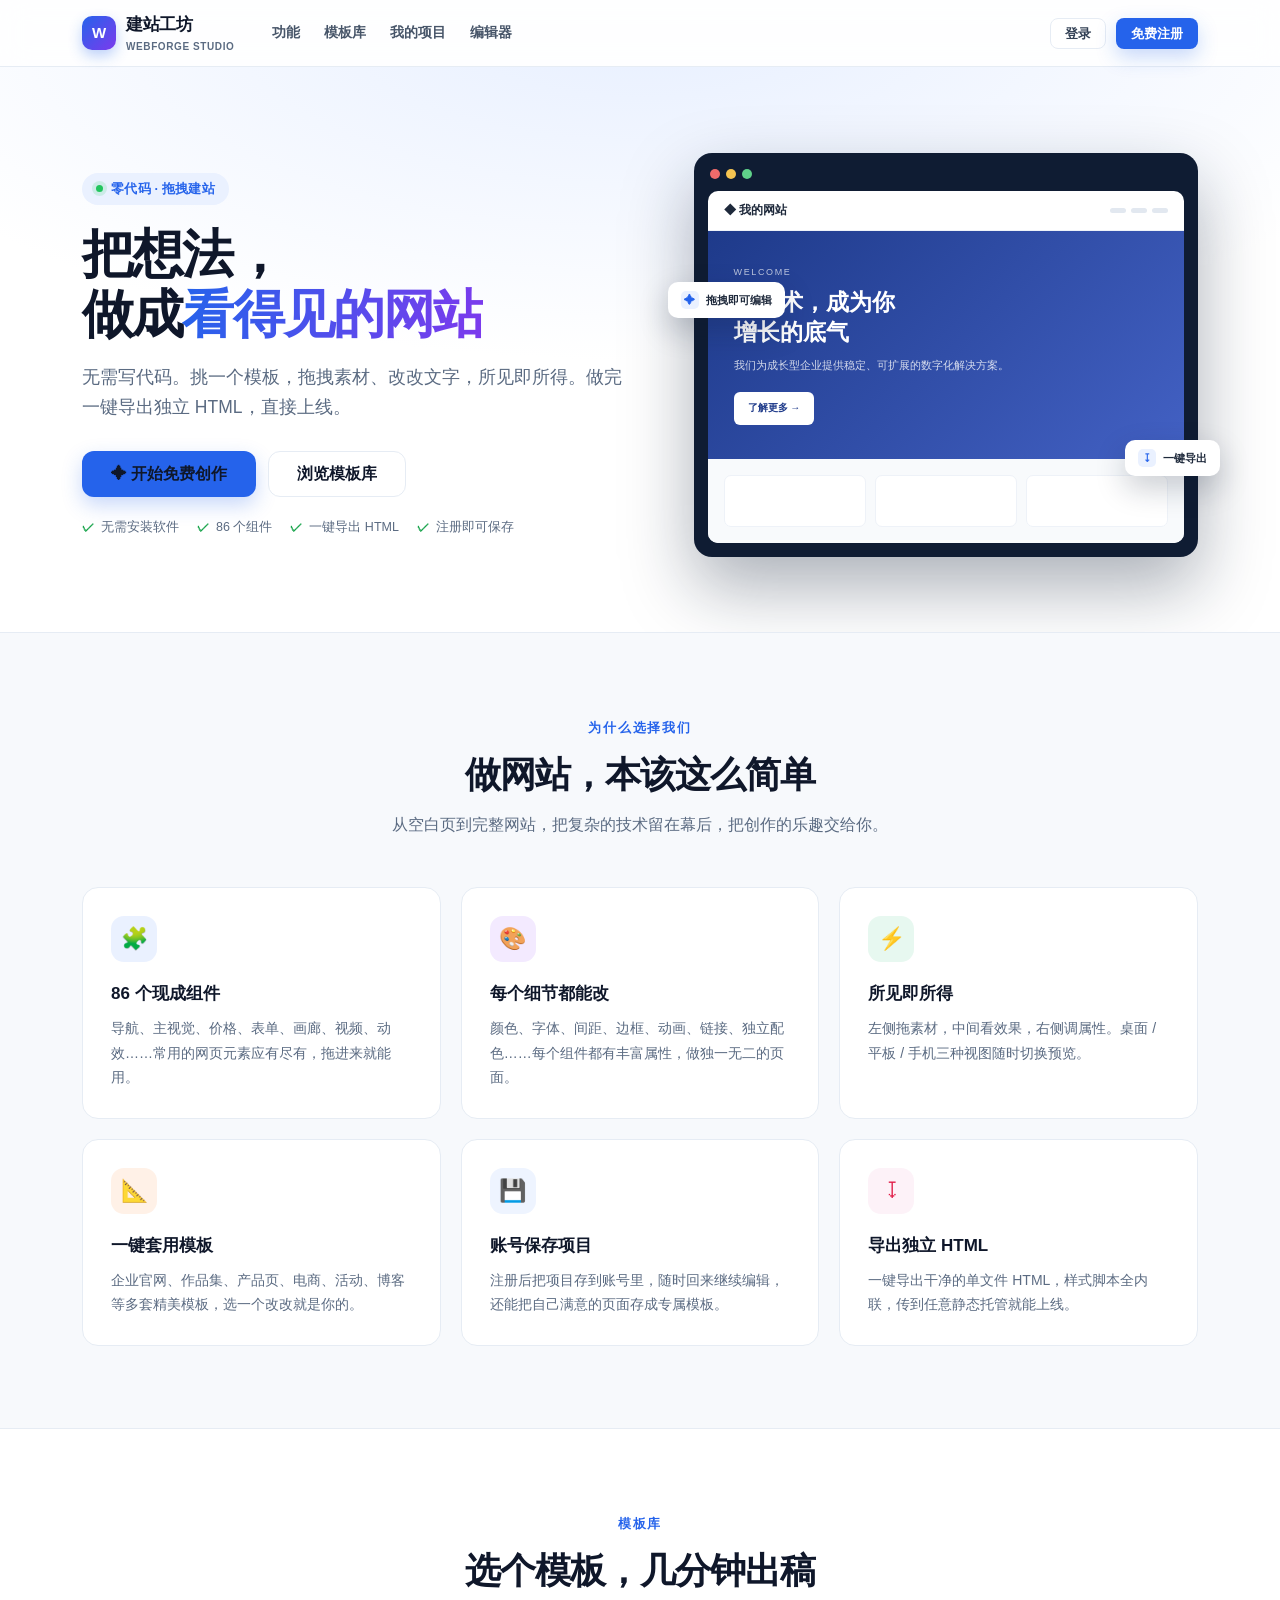
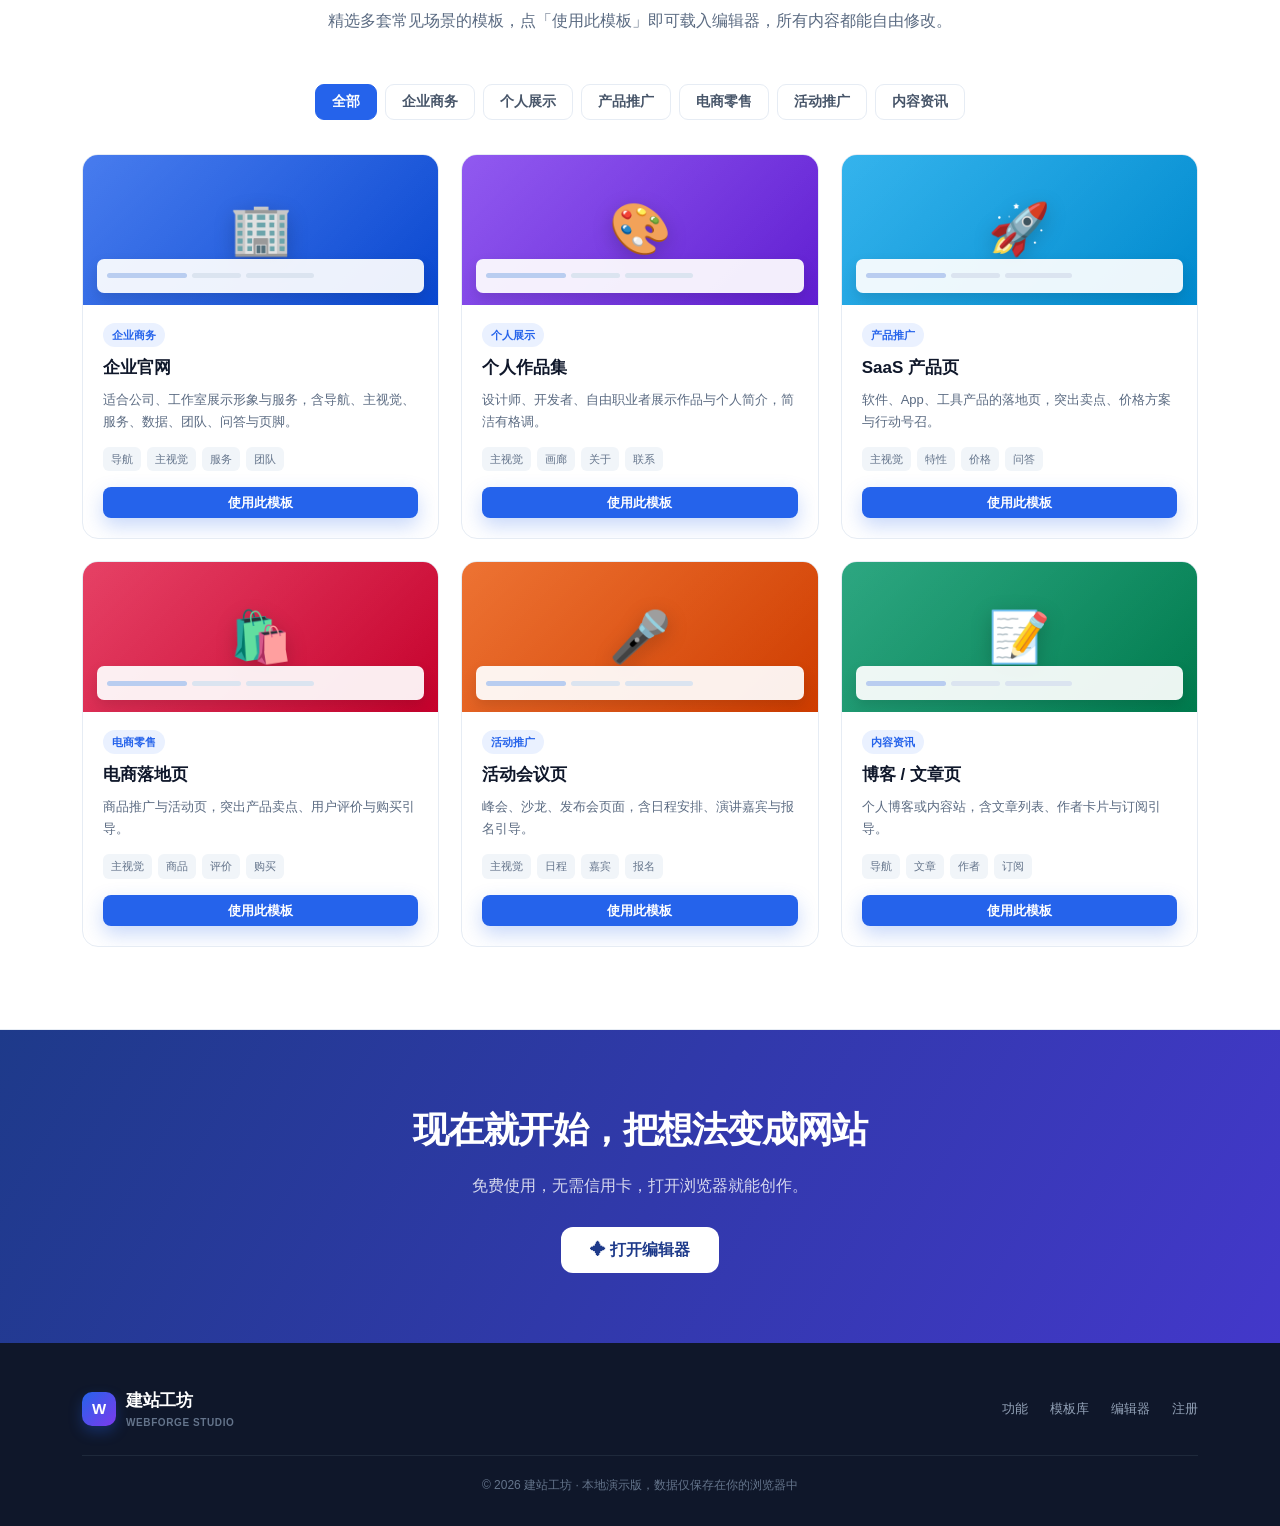
==== index.html @ b753e17a "Add files via upload" ====
<!doctype html>
<html lang="zh-CN">
<head>
  <meta charset="utf-8">
  <meta name="viewport" content="width=device-width, initial-scale=1">
  <title>建站工坊 · 拖拽即所得的网页制作工具</title>
  <meta name="description" content="无需写代码，拖拽素材、套用模板、实时编辑，几分钟做出属于自己的网站。支持一键导出独立 HTML。">
  <link rel="icon" href="data:,">
  <link rel="stylesheet" href="portal.css">
</head>
<body class="pt-body" data-pt-page="home">

  <!-- ============ 顶部导航 ============ -->
  <header class="pt-nav">
    <div class="pt-nav-in">
      <a class="pt-logo" href="#top">
        <span class="pt-logo-mark">W</span>
        <span>建站工坊<small>WEBFORGE STUDIO</small></span>
      </a>
      <nav class="pt-nav-links">
        <a href="#features">功能</a>
        <a href="#templates">模板库</a>
        <a href="#projects">我的项目</a>
        <a href="editor.html">编辑器</a>
      </nav>
      <div class="pt-nav-spacer"></div>
      <div class="pt-user-guest" id="ptGuest">
        <button class="pt-btn pt-btn-ghost pt-btn-sm" data-openauth="login">登录</button>
        <button class="pt-btn pt-btn-primary pt-btn-sm" data-openauth="register">免费注册</button>
      </div>
      <div class="pt-user-auth pt-hide" id="ptAuth">
        <div class="pt-user-menu-wrap">
          <button class="pt-user-chip" id="ptUserChip">
            <span class="pt-avatar" id="ptAvatar">用</span>
            <span class="pt-user-name" id="ptUserName">用户</span>
          </button>
          <div class="pt-dropdown" id="ptDropdown">
            <button data-useract="projects">▤ 我的项目</button>
            <button data-useract="templates">✦ 模板库</button>
            <hr>
            <button data-useract="logout">退出登录</button>
          </div>
        </div>
      </div>
    </div>
  </header>

  <!-- ============ Hero ============ -->
  <section class="pt-hero" id="top">
    <div class="pt-wrap pt-hero-in">
      <div class="pt-hero-copy">
        <span class="pt-pill"><i></i> 零代码 · 拖拽建站</span>
        <h1>把想法，<br>做成<span class="pt-grad">看得见的网站</span></h1>
        <p class="pt-lead">无需写代码。挑一个模板，拖拽素材、改改文字，所见即所得。做完一键导出独立 HTML，直接上线。</p>
        <div class="pt-hero-actions">
          <a class="pt-btn pt-btn-primary pt-btn-lg" href="editor.html">✦ 开始免费创作</a>
          <a class="pt-btn pt-btn-ghost pt-btn-lg" href="#templates">浏览模板库</a>
        </div>
        <div class="pt-hero-note">
          <span><b>✓</b> 无需安装软件</span>
          <span><b>✓</b> 86 个组件</span>
          <span><b>✓</b> 一键导出 HTML</span>
          <span><b>✓</b> 注册即可保存</span>
        </div>
      </div>
      <div class="pt-preview" aria-hidden="true">
        <div class="pt-preview-bar"><i></i><i></i><i></i></div>
        <div class="pt-screen">
          <div class="pt-screen-nav"><b>◆ 我的网站</b><div class="pt-dots"><i></i><i></i><i></i></div></div>
          <div class="pt-screen-body">
            <div class="pt-k">WELCOME</div>
            <div class="pt-t">让技术，成为你<br>增长的底气</div>
            <div class="pt-d">我们为成长型企业提供稳定、可扩展的数字化解决方案。</div>
            <span class="pt-b">了解更多 →</span>
          </div>
          <div class="pt-screen-cards"><div></div><div></div><div></div></div>
        </div>
        <div class="pt-float a"><i>✦</i> 拖拽即可编辑</div>
        <div class="pt-float b"><i>↧</i> 一键导出</div>
      </div>
    </div>
  </section>

  <!-- ============ 功能特性 ============ -->
  <section class="pt-section" id="features">
    <div class="pt-wrap">
      <div class="pt-section-head">
        <span class="pt-eyebrow">为什么选择我们</span>
        <h2>做网站，本该这么简单</h2>
        <p>从空白页到完整网站，把复杂的技术留在幕后，把创作的乐趣交给你。</p>
      </div>
      <div class="pt-features">
        <div class="pt-feature">
          <div class="pt-feature-ico" style="background:#eaf1ff;color:#2563eb">🧩</div>
          <h3>86 个现成组件</h3>
          <p>导航、主视觉、价格、表单、画廊、视频、动效……常用的网页元素应有尽有，拖进来就能用。</p>
        </div>
        <div class="pt-feature">
          <div class="pt-feature-ico" style="background:#f3eaff;color:#7c3aed">🎨</div>
          <h3>每个细节都能改</h3>
          <p>颜色、字体、间距、边框、动画、链接、独立配色……每个组件都有丰富属性，做独一无二的页面。</p>
        </div>
        <div class="pt-feature">
          <div class="pt-feature-ico" style="background:#e7f8f0;color:#059669">⚡</div>
          <h3>所见即所得</h3>
          <p>左侧拖素材，中间看效果，右侧调属性。桌面 / 平板 / 手机三种视图随时切换预览。</p>
        </div>
        <div class="pt-feature">
          <div class="pt-feature-ico" style="background:#fff1e7;color:#ea580c">📐</div>
          <h3>一键套用模板</h3>
          <p>企业官网、作品集、产品页、电商、活动、博客等多套精美模板，选一个改改就是你的。</p>
        </div>
        <div class="pt-feature">
          <div class="pt-feature-ico" style="background:#eef4ff;color:#1d4ed8">💾</div>
          <h3>账号保存项目</h3>
          <p>注册后把项目存到账号里，随时回来继续编辑，还能把自己满意的页面存成专属模板。</p>
        </div>
        <div class="pt-feature">
          <div class="pt-feature-ico" style="background:#fdf2f8;color:#e11d48">↧</div>
          <h3>导出独立 HTML</h3>
          <p>一键导出干净的单文件 HTML，样式脚本全内联，传到任意静态托管就能上线。</p>
        </div>
      </div>
    </div>
  </section>

  <!-- ============ 模板库 ============ -->
  <section class="pt-section pt-tpl-section" id="templates">
    <div class="pt-wrap">
      <div class="pt-section-head">
        <span class="pt-eyebrow">模板库</span>
        <h2>选个模板，几分钟出稿</h2>
        <p>精选多套常见场景的模板，点「使用此模板」即可载入编辑器，所有内容都能自由修改。</p>
      </div>
      <div class="pt-tabs" id="ptTplTabs"></div>
      <div class="pt-tpl-grid" id="ptTplGrid"></div>
    </div>
  </section>

  <!-- ============ 我的项目 ============ -->
  <section class="pt-section pt-hide" id="projects"
    style="background:linear-gradient(180deg,#f7f9fc,#eef4ff)">
    <div class="pt-wrap">
      <div class="pt-section-head">
        <span class="pt-eyebrow">我的工作台</span>
        <h2>继续你的创作</h2>
        <p>这里是你保存到账号的项目，点「继续编辑」接着上次的工作。</p>
      </div>
      <div class="pt-projects" id="ptMyProjects"></div>
    </div>
  </section>

  <!-- ============ CTA ============ -->
  <section class="pt-cta">
    <div class="pt-wrap">
      <h2>现在就开始，把想法变成网站</h2>
      <p>免费使用，无需信用卡，打开浏览器就能创作。</p>
      <a class="pt-btn pt-btn-lg" href="editor.html">✦ 打开编辑器</a>
    </div>
  </section>

  <!-- ============ 页脚 ============ -->
  <footer class="pt-footer">
    <div class="pt-wrap">
      <div class="pt-footer-in">
        <a class="pt-logo" href="#top">
          <span class="pt-logo-mark">W</span>
          <span>建站工坊<small>WEBFORGE STUDIO</small></span>
        </a>
        <div class="pt-footer-links">
          <a href="#features">功能</a>
          <a href="#templates">模板库</a>
          <a href="editor.html">编辑器</a>
          <a href="#" data-openauth="register">注册</a>
        </div>
      </div>
      <div class="pt-copy" id="ptFooterCopy">© 2026 建站工坊 · 本地演示版，数据仅保存在你的浏览器中</div>
    </div>
  </footer>

  <!-- ============ 登录 / 注册弹窗 ============ -->
  <div class="pt-mask" id="ptAuthMask">
    <div class="pt-modal" id="ptAuthModal" role="dialog" aria-modal="true"></div>
  </div>

  <script src="templates.js"></script>
  <script src="portal.js"></script>
</body>
</html>
---- portal.css ----
/* ============================================================
   建站工坊 · 门户站点样式（首页 / 登录 / 模板库 / 我的工作台）
   独立作用域，全部以 .pt- 前缀，避免与编辑器 style.css 冲突
   ============================================================ */
:root{
  --pt-ink:#0f172a; --pt-sub:#5b6b82; --pt-line:#e6ecf4; --pt-bg:#f7f9fc;
  --pt-brand:#2563eb; --pt-brand-d:#1d4ed8; --pt-brand-soft:#eaf1ff;
  --pt-white:#fff; --pt-radius:16px; --pt-shadow:0 18px 50px rgba(20,40,80,.10);
  --pt-shadow-sm:0 6px 20px rgba(20,40,80,.08);
}
*{box-sizing:border-box}
html{scroll-behavior:smooth}
body.pt-body{
  margin:0; color:var(--pt-ink); background:var(--pt-bg);
  font-family:-apple-system,BlinkMacSystemFont,"Segoe UI","PingFang SC","Microsoft YaHei",sans-serif;
  font-size:15px; line-height:1.65; -webkit-font-smoothing:antialiased;
}
.pt-body a{color:inherit;text-decoration:none}
.pt-body button{font-family:inherit;cursor:pointer}
.pt-wrap{max-width:1160px;margin:0 auto;padding:0 22px}
.pt-hide{display:none!important}

/* ---------- 顶部导航 ---------- */
.pt-nav{position:sticky;top:0;z-index:50;background:rgba(255,255,255,.86);
  backdrop-filter:blur(14px);-webkit-backdrop-filter:blur(14px);border-bottom:1px solid var(--pt-line)}
.pt-nav-in{max-width:1160px;margin:0 auto;padding:0 22px;height:66px;display:flex;align-items:center;gap:26px}
.pt-logo{display:flex;align-items:center;gap:10px;font-weight:800;font-size:17px;letter-spacing:-.02em}
.pt-logo-mark{width:34px;height:34px;border-radius:10px;display:grid;place-items:center;
  background:linear-gradient(135deg,#2563eb,#7c3aed);color:#fff;font-size:15px;box-shadow:0 6px 14px rgba(37,99,235,.3)}
.pt-logo small{display:block;font-size:10px;font-weight:600;color:var(--pt-sub);letter-spacing:.06em}
.pt-nav-links{display:flex;gap:24px;margin-left:12px}
.pt-nav-links a{color:#475569;font-size:14px;font-weight:600;transition:color .2s}
.pt-nav-links a:hover{color:var(--pt-brand)}
.pt-nav-spacer{flex:1}
.pt-user-guest{display:flex;gap:10px;align-items:center}
.pt-user-auth{display:flex;gap:12px;align-items:center}
.pt-avatar{width:34px;height:34px;border-radius:50%;display:grid;place-items:center;
  background:var(--pt-brand-soft);color:var(--pt-brand);font-weight:800;font-size:14px}
.pt-user-name{font-size:14px;font-weight:600}
.pt-user-menu-wrap{position:relative}
.pt-user-chip{display:flex;align-items:center;gap:8px;padding:5px 10px 5px 5px;border:1px solid var(--pt-line);
  border-radius:22px;background:#fff;transition:box-shadow .2s}
.pt-user-chip:hover{box-shadow:var(--pt-shadow-sm)}
.pt-user-chip .pt-avatar{width:28px;height:28px;font-size:12px}
.pt-dropdown{position:absolute;right:0;top:calc(100% + 10px);width:186px;background:#fff;border:1px solid var(--pt-line);
  border-radius:12px;box-shadow:var(--pt-shadow);padding:6px;display:none}
.pt-dropdown.open{display:block}
.pt-dropdown button{display:block;width:100%;text-align:left;border:0;background:transparent;padding:9px 12px;
  border-radius:8px;color:#334155;font-size:13.5px;font-weight:600}
.pt-dropdown button:hover{background:var(--pt-brand-soft);color:var(--pt-brand)}
.pt-dropdown hr{border:0;border-top:1px solid var(--pt-line);margin:5px 4px}

/* ---------- 按钮 ---------- */
.pt-btn{display:inline-flex;align-items:center;justify-content:center;gap:8px;border:1px solid transparent;
  border-radius:10px;padding:11px 20px;font-size:14px;font-weight:700;line-height:1;
  transition:transform .15s,box-shadow .2s,background .2s;white-space:nowrap}
.pt-btn:active{transform:translateY(1px)}
.pt-btn-primary{background:var(--pt-brand);color:#fff;box-shadow:0 8px 20px rgba(37,99,235,.25)}
.pt-btn-primary:hover{background:var(--pt-brand-d);box-shadow:0 10px 26px rgba(37,99,235,.35)}
.pt-btn-ghost{background:#fff;color:#334155;border-color:var(--pt-line)}
.pt-btn-ghost:hover{border-color:#c7d5ea;background:#fafcff}
.pt-btn-sm{padding:8px 14px;font-size:13px;border-radius:8px}
.pt-btn-lg{padding:14px 28px;font-size:15.5px;border-radius:12px}
.pt-btn-block{width:100%}

/* ---------- Hero ---------- */
.pt-hero{position:relative;overflow:hidden;padding:86px 0 76px;
  background:radial-gradient(1200px 500px at 50% -10%,#e7efff 0%,transparent 70%),#fff}
.pt-hero::after{content:"";position:absolute;left:0;right:0;bottom:0;height:1px;background:var(--pt-line)}
.pt-hero-in{display:grid;grid-template-columns:1.05fr .95fr;gap:54px;align-items:center}
.pt-pill{display:inline-flex;align-items:center;gap:8px;padding:6px 14px;border-radius:30px;
  background:var(--pt-brand-soft);color:var(--pt-brand);font-size:12.5px;font-weight:700;letter-spacing:.02em}
.pt-pill i{width:7px;height:7px;border-radius:50%;background:#22c55e;box-shadow:0 0 0 4px rgba(34,197,94,.15)}
.pt-hero h1{margin:20px 0 18px;font-size:52px;line-height:1.14;letter-spacing:-.035em;font-weight:850}
.pt-hero h1 .pt-grad{background:linear-gradient(100deg,#2563eb,#7c3aed);-webkit-background-clip:text;background-clip:text;color:transparent}
.pt-hero p.pt-lead{margin:0 0 28px;font-size:17.5px;color:var(--pt-sub);max-width:540px;line-height:1.75}
.pt-hero-actions{display:flex;gap:12px;flex-wrap:wrap}
.pt-hero-note{margin-top:20px;display:flex;gap:18px;flex-wrap:wrap;color:var(--pt-sub);font-size:12.5px}
.pt-hero-note span{display:flex;align-items:center;gap:6px}
.pt-hero-note b{color:#16a34a}

/* Hero 预览图 */
.pt-preview{position:relative;background:#0f1c33;border-radius:18px;padding:14px;box-shadow:0 30px 70px rgba(15,28,51,.35)}
.pt-preview-bar{display:flex;gap:6px;padding:2px 2px 12px}
.pt-preview-bar i{width:10px;height:10px;border-radius:50%;background:#3a4a66}
.pt-preview-bar i:nth-child(1){background:#ef6b6b}.pt-preview-bar i:nth-child(2){background:#f5c451}.pt-preview-bar i:nth-child(3){background:#5fd28a}
.pt-screen{background:#fff;border-radius:10px;overflow:hidden;min-height:330px;display:flex;flex-direction:column}
.pt-screen-nav{height:40px;border-bottom:1px solid #eef2f8;display:flex;align-items:center;gap:8px;padding:0 16px}
.pt-screen-nav b{font-size:12px;color:#1e293b}
.pt-screen-nav .pt-dots{margin-left:auto;display:flex;gap:5px}
.pt-screen-nav .pt-dots i{width:16px;height:5px;border-radius:3px;background:#e2e8f0}
.pt-screen-body{background:linear-gradient(135deg,#1e3a8a,#4361c4);padding:34px 26px;color:#fff;flex:1}
.pt-screen-body .pt-k{font-size:9px;letter-spacing:.18em;opacity:.7}
.pt-screen-body .pt-t{font-size:23px;font-weight:800;margin:8px 0;line-height:1.3}
.pt-screen-body .pt-d{font-size:11px;opacity:.8;max-width:80%;line-height:1.7}
.pt-screen-body .pt-b{display:inline-block;margin-top:18px;background:#fff;color:#1e3a8a;font-size:10px;font-weight:700;padding:8px 14px;border-radius:6px}
.pt-screen-cards{display:grid;grid-template-columns:repeat(3,1fr);gap:9px;padding:16px;background:#f8fafc}
.pt-screen-cards div{height:52px;border-radius:7px;background:#fff;border:1px solid #eef2f8}
.pt-float{position:absolute;border-radius:10px;background:#fff;box-shadow:0 12px 30px rgba(15,28,51,.22);padding:9px 13px;font-size:11px;font-weight:700;color:#1e293b;display:flex;align-items:center;gap:7px}
.pt-float.a{left:-26px;top:32%}.pt-float.b{right:-22px;bottom:20%}
.pt-float i{width:18px;height:18px;border-radius:5px;display:grid;place-items:center;background:var(--pt-brand-soft);color:var(--pt-brand);font-style:normal;font-size:11px}

/* ---------- 通用区块 ---------- */
.pt-section{padding:82px 0}
.pt-section-head{text-align:center;max-width:660px;margin:0 auto 48px}
.pt-eyebrow{color:var(--pt-brand);font-size:12.5px;font-weight:800;letter-spacing:.14em;text-transform:uppercase}
.pt-section-head h2{margin:12px 0 14px;font-size:36px;letter-spacing:-.03em;line-height:1.25}
.pt-section-head p{margin:0;color:var(--pt-sub);font-size:16px;line-height:1.8}

/* 特性卡 */
.pt-features{display:grid;grid-template-columns:repeat(3,1fr);gap:20px}
.pt-feature{background:#fff;border:1px solid var(--pt-line);border-radius:var(--pt-radius);padding:28px;
  transition:transform .2s,box-shadow .2s,border-color .2s}
.pt-feature:hover{transform:translateY(-4px);box-shadow:var(--pt-shadow);border-color:#d5e2f7}
.pt-feature-ico{width:46px;height:46px;border-radius:13px;display:grid;place-items:center;font-size:22px;margin-bottom:18px}
.pt-feature h3{margin:0 0 8px;font-size:17px}
.pt-feature p{margin:0;color:var(--pt-sub);font-size:14px;line-height:1.75}

/* ---------- 模板库 ---------- */
.pt-tpl-section{background:#fff;border-top:1px solid var(--pt-line);border-bottom:1px solid var(--pt-line)}
.pt-tabs{display:flex;gap:8px;justify-content:center;flex-wrap:wrap;margin-bottom:34px}
.pt-tab{border:1px solid var(--pt-line);background:#fff;color:#475569;padding:8px 16px;border-radius:9px;font-size:13.5px;font-weight:600;transition:.18s}
.pt-tab:hover{border-color:#c7d5ea}
.pt-tab.active{background:var(--pt-brand);color:#fff;border-color:var(--pt-brand)}
.pt-tpl-grid{display:grid;grid-template-columns:repeat(3,1fr);gap:22px}
.pt-tpl-card{background:#fff;border:1px solid var(--pt-line);border-radius:var(--pt-radius);overflow:hidden;
  transition:transform .2s,box-shadow .2s,border-color .2s;display:flex;flex-direction:column}
.pt-tpl-card:hover{transform:translateY(-5px);box-shadow:var(--pt-shadow);border-color:#d5e2f7}
.pt-tpl-cover{height:150px;position:relative;overflow:hidden;display:flex;align-items:center;justify-content:center}
.pt-tpl-cover::before{content:"";position:absolute;inset:0;background:linear-gradient(135deg,rgba(255,255,255,.16),transparent)}
.pt-tpl-cover .pt-emoji{font-size:50px;filter:drop-shadow(0 6px 10px rgba(0,0,0,.2))}
.pt-tpl-cover .pt-mini{position:absolute;left:14px;right:14px;bottom:12px;height:34px;background:rgba(255,255,255,.92);
  border-radius:7px;box-shadow:0 6px 14px rgba(0,0,0,.12);padding:8px 10px;display:flex;gap:5px;align-items:center}
.pt-tpl-cover .pt-mini i{height:5px;border-radius:3px;background:#dbe4f0}
.pt-tpl-cover .pt-mini i:nth-child(1){width:26%;background:#b9cdf0}
.pt-tpl-cover .pt-mini i:nth-child(2){width:16%}
.pt-tpl-cover .pt-mini i:nth-child(3){width:22%}
.pt-tpl-body{padding:18px 20px 20px;display:flex;flex-direction:column;flex:1}
.pt-tpl-top{display:flex;align-items:center;gap:8px;margin-bottom:7px}
.pt-tpl-cat{font-size:11px;font-weight:700;color:var(--pt-brand);background:var(--pt-brand-soft);padding:3px 9px;border-radius:20px}
.pt-tpl-mine{font-size:11px;font-weight:700;color:#b45309;background:#fef3c7;padding:3px 9px;border-radius:20px}
.pt-tpl-body h3{margin:0 0 7px;font-size:17px}
.pt-tpl-body p{margin:0 0 14px;color:var(--pt-sub);font-size:13px;line-height:1.7;flex:1}
.pt-tpl-tags{display:flex;gap:6px;flex-wrap:wrap;margin-bottom:16px}
.pt-tpl-tags span{font-size:11px;color:#64748b;background:#f1f5f9;padding:3px 8px;border-radius:6px}
.pt-tpl-actions{display:flex;gap:8px}
.pt-tpl-actions .pt-btn{flex:1}
.pt-empty{grid-column:1/-1;text-align:center;padding:60px 20px;color:var(--pt-sub)}
.pt-empty .pt-ico{font-size:46px;opacity:.5;margin-bottom:12px}

/* ---------- 我的项目 ---------- */
.pt-projects{display:grid;grid-template-columns:repeat(3,1fr);gap:18px}
.pt-project{background:#fff;border:1px solid var(--pt-line);border-radius:14px;padding:20px;display:flex;flex-direction:column;gap:12px;transition:.2s}
.pt-project:hover{box-shadow:var(--pt-shadow-sm);border-color:#d5e2f7}
.pt-project-ico{width:40px;height:40px;border-radius:10px;display:grid;place-items:center;background:#eef4ff;color:var(--pt-brand);font-size:18px}
.pt-project h4{margin:0;font-size:15px;overflow:hidden;text-overflow:ellipsis;white-space:nowrap}
.pt-project .pt-meta{font-size:12px;color:var(--pt-sub)}
.pt-project .pt-row{display:flex;gap:8px;margin-top:auto}
.pt-project .pt-row .pt-btn{flex:1}

/* ---------- CTA ---------- */
.pt-cta{padding:70px 0;text-align:center;background:linear-gradient(120deg,#1e3a8a,#4338ca)}
.pt-cta h2{margin:0 0 14px;color:#fff;font-size:36px;letter-spacing:-.03em}
.pt-cta p{margin:0 0 28px;color:rgba(255,255,255,.8);font-size:16px}
.pt-cta .pt-btn-lg{background:#fff;color:#1e3a8a}
.pt-cta .pt-btn-ghost-cta{background:transparent;color:#fff;border-color:rgba(255,255,255,.5)}

/* ---------- 页脚 ---------- */
.pt-footer{background:#0f172a;color:#94a3b8;padding:44px 0 30px;font-size:13px}
.pt-footer-in{display:flex;gap:30px;flex-wrap:wrap;align-items:center}
.pt-footer .pt-logo{color:#fff}
.pt-footer .pt-logo small{color:#64748b}
.pt-footer-links{display:flex;gap:22px;margin-left:auto}
.pt-footer-links a:hover{color:#fff}
.pt-copy{margin-top:24px;padding-top:20px;border-top:1px solid #1e293b;text-align:center;color:#64748b;font-size:12px}

/* ---------- 弹窗（登录 / 注册 / 提示） ---------- */
.pt-mask{position:fixed;inset:0;background:rgba(10,20,40,.55);backdrop-filter:blur(4px);z-index:100;
  display:none;align-items:center;justify-content:center;padding:20px}
.pt-mask.open{display:flex}
.pt-modal{background:#fff;width:100%;max-width:430px;border-radius:18px;box-shadow:0 30px 80px rgba(0,0,0,.3);
  padding:32px;position:relative;animation:ptPop .22s ease}
@keyframes ptPop{from{opacity:0;transform:translateY(14px) scale(.98)}to{opacity:1;transform:none}}
.pt-modal-close{position:absolute;right:16px;top:16px;width:32px;height:32px;border:0;border-radius:8px;background:#f1f5f9;color:#64748b;font-size:17px}
.pt-modal-close:hover{background:#e2e8f0}
.pt-modal h2{margin:0 0 6px;font-size:23px;letter-spacing:-.02em}
.pt-modal .pt-sub{margin:0 0 22px;color:var(--pt-sub);font-size:13.5px}
.pt-field{margin-bottom:16px}
.pt-field label{display:block;font-size:13px;font-weight:700;color:#334155;margin-bottom:7px}
.pt-field input{width:100%;border:1px solid var(--pt-line);border-radius:10px;padding:11px 13px;font-size:14px;outline:none;transition:.18s}
.pt-field input:focus{border-color:var(--pt-brand);box-shadow:0 0 0 3px rgba(37,99,235,.12)}
.pt-err{color:#dc2626;font-size:12.5px;min-height:18px;margin:-6px 0 10px}
.pt-auth-switch{margin-top:20px;text-align:center;color:var(--pt-sub);font-size:13.5px}
.pt-auth-switch a{color:var(--pt-brand);font-weight:700;cursor:pointer}
.pt-auth-note{margin-top:16px;padding:11px 13px;background:#f8fafc;border:1px solid var(--pt-line);border-radius:9px;
  color:var(--pt-sub);font-size:11.5px;line-height:1.7}
.pt-toast{position:fixed;left:50%;bottom:32px;transform:translateX(-50%) translateY(20px);background:#0f172a;color:#fff;
  padding:12px 22px;border-radius:10px;font-size:13.5px;box-shadow:0 14px 40px rgba(0,0,0,.35);
  opacity:0;pointer-events:none;transition:.25s;z-index:200;max-width:86vw;text-align:center}
.pt-toast.show{opacity:1;transform:translateX(-50%) translateY(0)}
.pt-toast.err{background:#b91c1c}

/* ---------- 编辑器内的门户条 ---------- */
.pt-editor-bar{display:flex;align-items:center;gap:10px}
.pt-editor-bar .pt-user-chip{background:#f8fafc}
.pt-save-hint{font-size:12px;color:#94a3b8}

/* ---------- 响应式 ---------- */
@media (max-width:980px){
  .pt-hero-in{grid-template-columns:1fr;gap:40px}
  .pt-hero h1{font-size:40px}
  .pt-features,.pt-tpl-grid,.pt-projects{grid-template-columns:repeat(2,1fr)}
  .pt-preview{max-width:560px}
}
@media (max-width:640px){
  .pt-nav-links{display:none}
  .pt-hero{padding:60px 0 50px}
  .pt-hero h1{font-size:32px}
  .pt-section{padding:58px 0}
  .pt-section-head h2,.pt-cta h2{font-size:27px}
  .pt-features,.pt-tpl-grid,.pt-projects{grid-template-columns:1fr}
  .pt-footer-links{margin-left:0;flex-wrap:wrap}
  .pt-user-name{display:none}
}
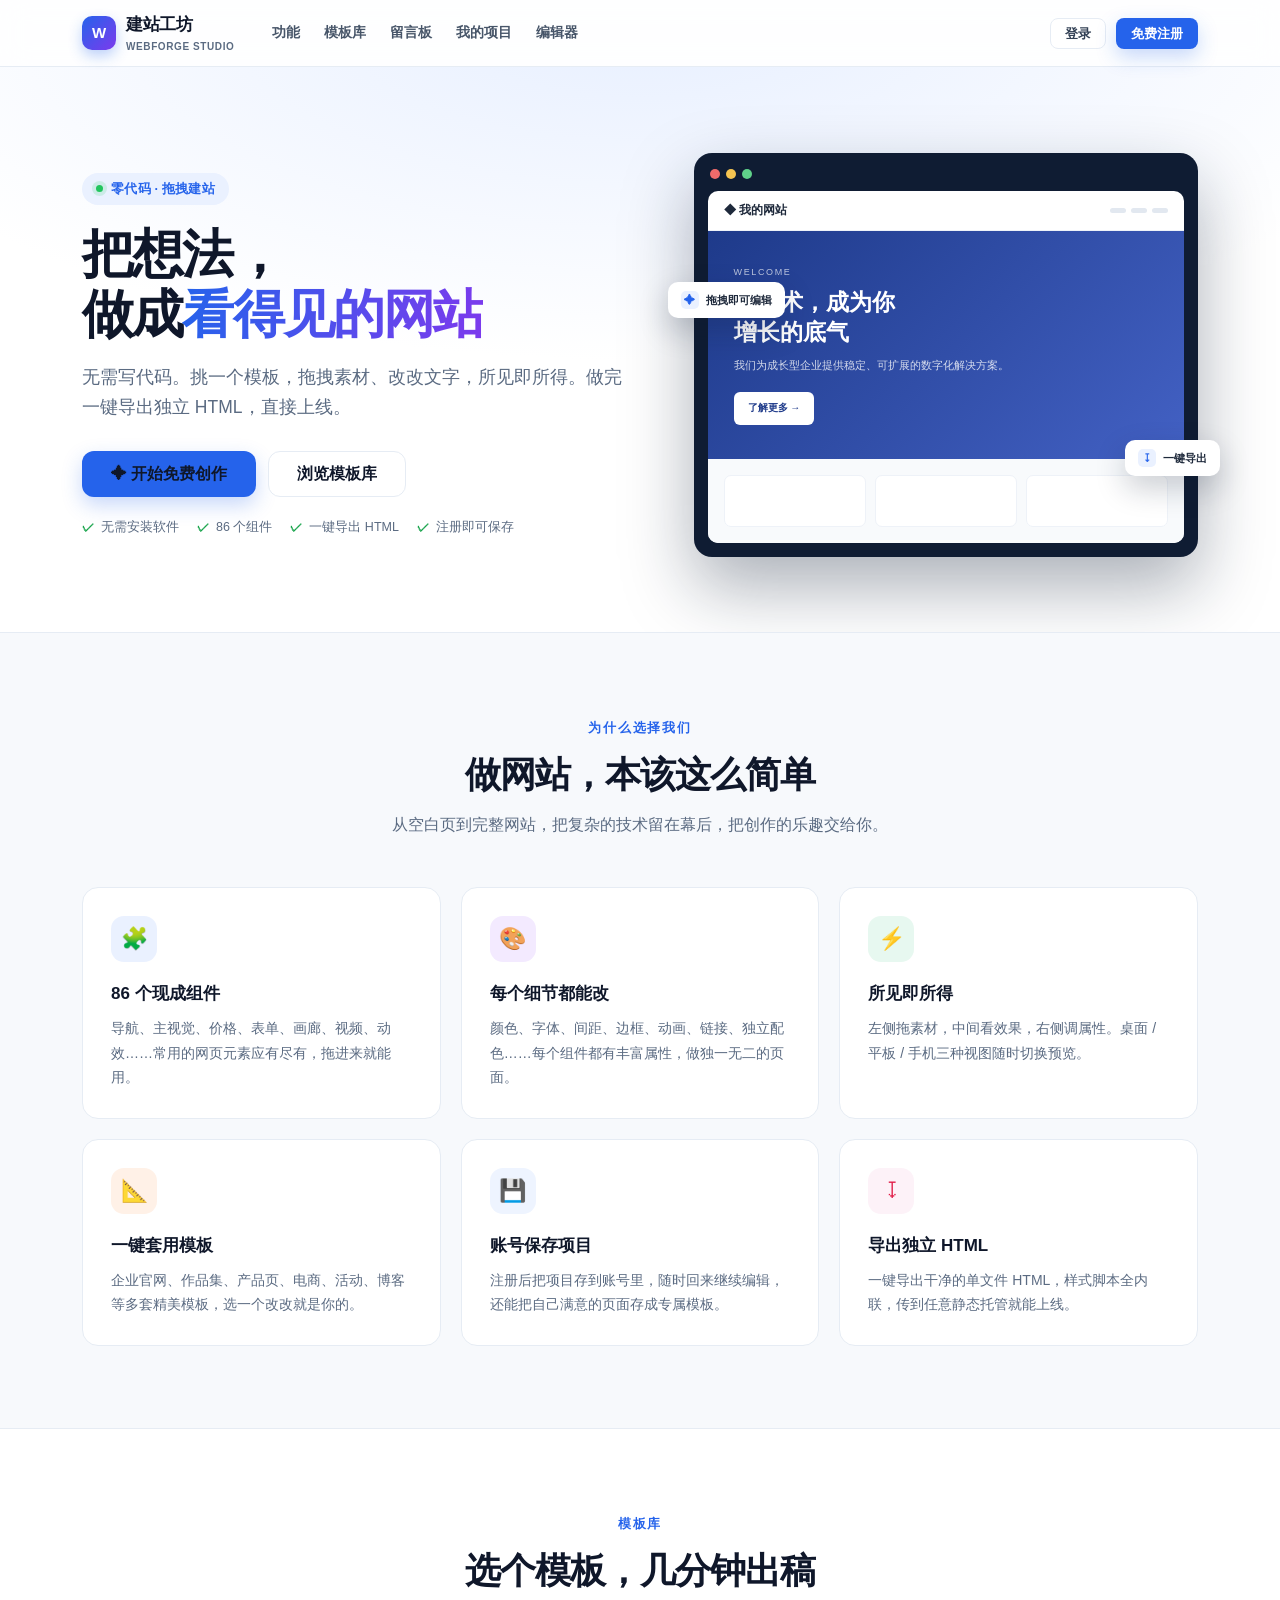
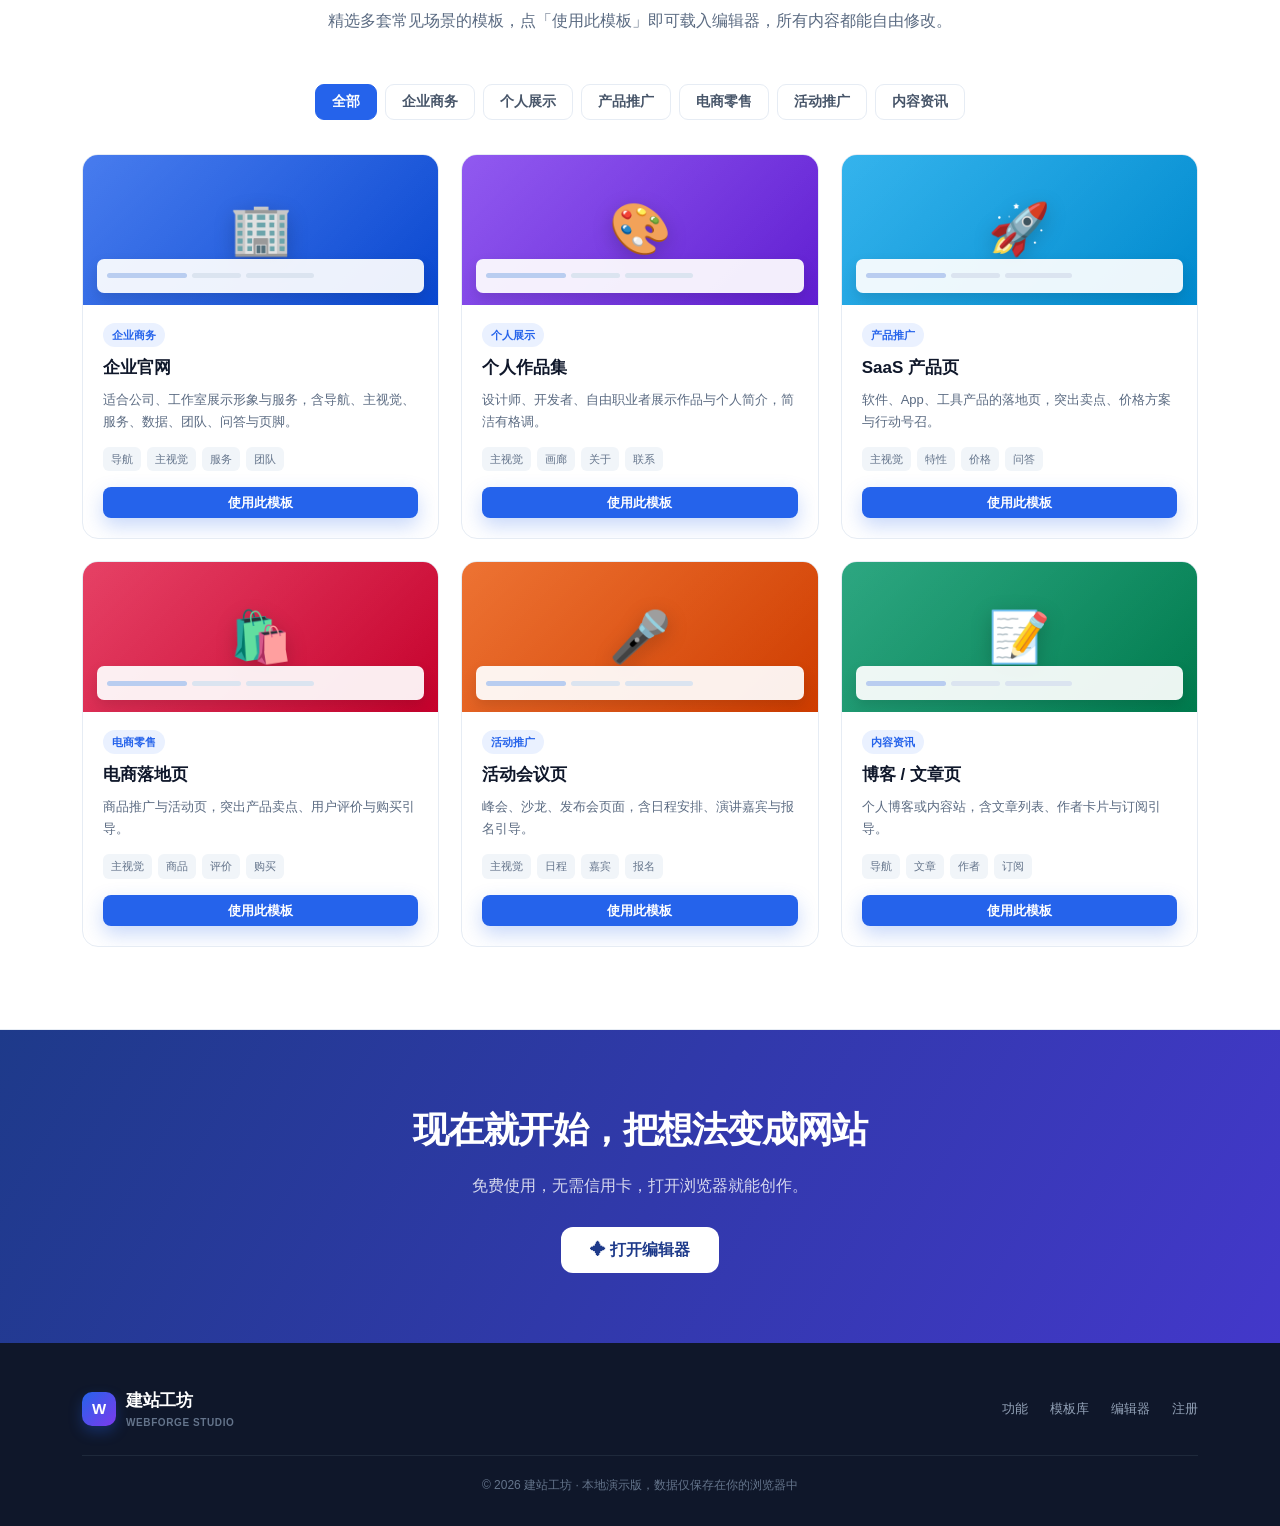
==== commit fb5ac20b: "Add files via upload" ====
--- a/index.html
+++ b/index.html
@@ -1,189 +1,193 @@
-<!doctype html>
-<html lang="zh-CN">
-<head>
-  <meta charset="utf-8">
-  <meta name="viewport" content="width=device-width, initial-scale=1">
-  <title>建站工坊 · 拖拽即所得的网页制作工具</title>
-  <meta name="description" content="无需写代码，拖拽素材、套用模板、实时编辑，几分钟做出属于自己的网站。支持一键导出独立 HTML。">
-  <link rel="icon" href="data:,">
-  <link rel="stylesheet" href="portal.css">
-</head>
-<body class="pt-body" data-pt-page="home">
-
-  <!-- ============ 顶部导航 ============ -->
-  <header class="pt-nav">
-    <div class="pt-nav-in">
-      <a class="pt-logo" href="#top">
-        <span class="pt-logo-mark">W</span>
-        <span>建站工坊<small>WEBFORGE STUDIO</small></span>
-      </a>
-      <nav class="pt-nav-links">
-        <a href="#features">功能</a>
-        <a href="#templates">模板库</a>
-        <a href="#projects">我的项目</a>
-        <a href="editor.html">编辑器</a>
-      </nav>
-      <div class="pt-nav-spacer"></div>
-      <div class="pt-user-guest" id="ptGuest">
-        <button class="pt-btn pt-btn-ghost pt-btn-sm" data-openauth="login">登录</button>
-        <button class="pt-btn pt-btn-primary pt-btn-sm" data-openauth="register">免费注册</button>
-      </div>
-      <div class="pt-user-auth pt-hide" id="ptAuth">
-        <div class="pt-user-menu-wrap">
-          <button class="pt-user-chip" id="ptUserChip">
-            <span class="pt-avatar" id="ptAvatar">用</span>
-            <span class="pt-user-name" id="ptUserName">用户</span>
-          </button>
-          <div class="pt-dropdown" id="ptDropdown">
-            <button data-useract="projects">▤ 我的项目</button>
-            <button data-useract="templates">✦ 模板库</button>
-            <hr>
-            <button data-useract="logout">退出登录</button>
-          </div>
-        </div>
-      </div>
-    </div>
-  </header>
-
-  <!-- ============ Hero ============ -->
-  <section class="pt-hero" id="top">
-    <div class="pt-wrap pt-hero-in">
-      <div class="pt-hero-copy">
-        <span class="pt-pill"><i></i> 零代码 · 拖拽建站</span>
-        <h1>把想法，<br>做成<span class="pt-grad">看得见的网站</span></h1>
-        <p class="pt-lead">无需写代码。挑一个模板，拖拽素材、改改文字，所见即所得。做完一键导出独立 HTML，直接上线。</p>
-        <div class="pt-hero-actions">
-          <a class="pt-btn pt-btn-primary pt-btn-lg" href="editor.html">✦ 开始免费创作</a>
-          <a class="pt-btn pt-btn-ghost pt-btn-lg" href="#templates">浏览模板库</a>
-        </div>
-        <div class="pt-hero-note">
-          <span><b>✓</b> 无需安装软件</span>
-          <span><b>✓</b> 86 个组件</span>
-          <span><b>✓</b> 一键导出 HTML</span>
-          <span><b>✓</b> 注册即可保存</span>
-        </div>
-      </div>
-      <div class="pt-preview" aria-hidden="true">
-        <div class="pt-preview-bar"><i></i><i></i><i></i></div>
-        <div class="pt-screen">
-          <div class="pt-screen-nav"><b>◆ 我的网站</b><div class="pt-dots"><i></i><i></i><i></i></div></div>
-          <div class="pt-screen-body">
-            <div class="pt-k">WELCOME</div>
-            <div class="pt-t">让技术，成为你<br>增长的底气</div>
-            <div class="pt-d">我们为成长型企业提供稳定、可扩展的数字化解决方案。</div>
-            <span class="pt-b">了解更多 →</span>
-          </div>
-          <div class="pt-screen-cards"><div></div><div></div><div></div></div>
-        </div>
-        <div class="pt-float a"><i>✦</i> 拖拽即可编辑</div>
-        <div class="pt-float b"><i>↧</i> 一键导出</div>
-      </div>
-    </div>
-  </section>
-
-  <!-- ============ 功能特性 ============ -->
-  <section class="pt-section" id="features">
-    <div class="pt-wrap">
-      <div class="pt-section-head">
-        <span class="pt-eyebrow">为什么选择我们</span>
-        <h2>做网站，本该这么简单</h2>
-        <p>从空白页到完整网站，把复杂的技术留在幕后，把创作的乐趣交给你。</p>
-      </div>
-      <div class="pt-features">
-        <div class="pt-feature">
-          <div class="pt-feature-ico" style="background:#eaf1ff;color:#2563eb">🧩</div>
-          <h3>86 个现成组件</h3>
-          <p>导航、主视觉、价格、表单、画廊、视频、动效……常用的网页元素应有尽有，拖进来就能用。</p>
-        </div>
-        <div class="pt-feature">
-          <div class="pt-feature-ico" style="background:#f3eaff;color:#7c3aed">🎨</div>
-          <h3>每个细节都能改</h3>
-          <p>颜色、字体、间距、边框、动画、链接、独立配色……每个组件都有丰富属性，做独一无二的页面。</p>
-        </div>
-        <div class="pt-feature">
-          <div class="pt-feature-ico" style="background:#e7f8f0;color:#059669">⚡</div>
-          <h3>所见即所得</h3>
-          <p>左侧拖素材，中间看效果，右侧调属性。桌面 / 平板 / 手机三种视图随时切换预览。</p>
-        </div>
-        <div class="pt-feature">
-          <div class="pt-feature-ico" style="background:#fff1e7;color:#ea580c">📐</div>
-          <h3>一键套用模板</h3>
-          <p>企业官网、作品集、产品页、电商、活动、博客等多套精美模板，选一个改改就是你的。</p>
-        </div>
-        <div class="pt-feature">
-          <div class="pt-feature-ico" style="background:#eef4ff;color:#1d4ed8">💾</div>
-          <h3>账号保存项目</h3>
-          <p>注册后把项目存到账号里，随时回来继续编辑，还能把自己满意的页面存成专属模板。</p>
-        </div>
-        <div class="pt-feature">
-          <div class="pt-feature-ico" style="background:#fdf2f8;color:#e11d48">↧</div>
-          <h3>导出独立 HTML</h3>
-          <p>一键导出干净的单文件 HTML，样式脚本全内联，传到任意静态托管就能上线。</p>
-        </div>
-      </div>
-    </div>
-  </section>
-
-  <!-- ============ 模板库 ============ -->
-  <section class="pt-section pt-tpl-section" id="templates">
-    <div class="pt-wrap">
-      <div class="pt-section-head">
-        <span class="pt-eyebrow">模板库</span>
-        <h2>选个模板，几分钟出稿</h2>
-        <p>精选多套常见场景的模板，点「使用此模板」即可载入编辑器，所有内容都能自由修改。</p>
-      </div>
-      <div class="pt-tabs" id="ptTplTabs"></div>
-      <div class="pt-tpl-grid" id="ptTplGrid"></div>
-    </div>
-  </section>
-
-  <!-- ============ 我的项目 ============ -->
-  <section class="pt-section pt-hide" id="projects"
-    style="background:linear-gradient(180deg,#f7f9fc,#eef4ff)">
-    <div class="pt-wrap">
-      <div class="pt-section-head">
-        <span class="pt-eyebrow">我的工作台</span>
-        <h2>继续你的创作</h2>
-        <p>这里是你保存到账号的项目，点「继续编辑」接着上次的工作。</p>
-      </div>
-      <div class="pt-projects" id="ptMyProjects"></div>
-    </div>
-  </section>
-
-  <!-- ============ CTA ============ -->
-  <section class="pt-cta">
-    <div class="pt-wrap">
-      <h2>现在就开始，把想法变成网站</h2>
-      <p>免费使用，无需信用卡，打开浏览器就能创作。</p>
-      <a class="pt-btn pt-btn-lg" href="editor.html">✦ 打开编辑器</a>
-    </div>
-  </section>
-
-  <!-- ============ 页脚 ============ -->
-  <footer class="pt-footer">
-    <div class="pt-wrap">
-      <div class="pt-footer-in">
-        <a class="pt-logo" href="#top">
-          <span class="pt-logo-mark">W</span>
-          <span>建站工坊<small>WEBFORGE STUDIO</small></span>
-        </a>
-        <div class="pt-footer-links">
-          <a href="#features">功能</a>
-          <a href="#templates">模板库</a>
-          <a href="editor.html">编辑器</a>
-          <a href="#" data-openauth="register">注册</a>
-        </div>
-      </div>
-      <div class="pt-copy" id="ptFooterCopy">© 2026 建站工坊 · 本地演示版，数据仅保存在你的浏览器中</div>
-    </div>
-  </footer>
-
-  <!-- ============ 登录 / 注册弹窗 ============ -->
-  <div class="pt-mask" id="ptAuthMask">
-    <div class="pt-modal" id="ptAuthModal" role="dialog" aria-modal="true"></div>
-  </div>
-
-  <script src="templates.js"></script>
-  <script src="portal.js"></script>
-</body>
-</html>
+<!doctype html>
+<html lang="zh-CN">
+<head>
+  <meta charset="utf-8">
+  <meta name="viewport" content="width=device-width, initial-scale=1">
+  <title>建站工坊 · 拖拽即所得的网页制作工具</title>
+  <meta name="description" content="无需写代码，拖拽素材、套用模板、实时编辑，几分钟做出属于自己的网站。支持一键导出独立 HTML。">
+  <link rel="icon" href="data:,">
+  <link rel="stylesheet" href="portal.css?v=20261122b">
+</head>
+<body class="pt-body" data-pt-page="home">
+
+  <!-- ============ 顶部导航 ============ -->
+  <header class="pt-nav">
+    <div class="pt-nav-in">
+      <a class="pt-logo" href="#top">
+        <span class="pt-logo-mark">W</span>
+        <span>建站工坊<small>WEBFORGE STUDIO</small></span>
+      </a>
+      <nav class="pt-nav-links">
+        <a href="#features">功能</a>
+        <a href="#templates">模板库</a>
+        <a href="board.html">留言板</a>
+        <a href="#projects">我的项目</a>
+        <a href="editor.html">编辑器</a>
+      </nav>
+      <div class="pt-nav-spacer"></div>
+      <div class="pt-user-guest" id="ptGuest">
+        <button class="pt-btn pt-btn-ghost pt-btn-sm" data-openauth="login">登录</button>
+        <button class="pt-btn pt-btn-primary pt-btn-sm" data-openauth="register">免费注册</button>
+      </div>
+      <div class="pt-user-auth pt-hide" id="ptAuth">
+        <div class="pt-user-menu-wrap">
+          <button class="pt-user-chip" id="ptUserChip">
+            <span class="pt-avatar" id="ptAvatar">用</span>
+            <span class="pt-user-name" id="ptUserName">用户</span>
+          </button>
+          <div class="pt-dropdown" id="ptDropdown">
+            <button data-useract="profile">☺ 个人资料</button>
+            <button data-useract="projects">▤ 我的项目</button>
+            <button data-useract="templates">✦ 模板库</button>
+            <button data-useract="dbadmin" style="display:none">⚙ 数据库管理</button>
+            <hr>
+            <button data-useract="logout">退出登录</button>
+          </div>
+        </div>
+      </div>
+    </div>
+  </header>
+
+  <!-- ============ Hero ============ -->
+  <section class="pt-hero" id="top">
+    <div class="pt-wrap pt-hero-in">
+      <div class="pt-hero-copy">
+        <span class="pt-pill"><i></i> 零代码 · 拖拽建站</span>
+        <h1>把想法，<br>做成<span class="pt-grad">看得见的网站</span></h1>
+        <p class="pt-lead">无需写代码。挑一个模板，拖拽素材、改改文字，所见即所得。做完一键导出独立 HTML，直接上线。</p>
+        <div class="pt-hero-actions">
+          <a class="pt-btn pt-btn-primary pt-btn-lg" href="editor.html">✦ 开始免费创作</a>
+          <a class="pt-btn pt-btn-ghost pt-btn-lg" href="#templates">浏览模板库</a>
+        </div>
+        <div class="pt-hero-note">
+          <span><b>✓</b> 无需安装软件</span>
+          <span><b>✓</b> 86 个组件</span>
+          <span><b>✓</b> 一键导出 HTML</span>
+          <span><b>✓</b> 注册即可保存</span>
+        </div>
+      </div>
+      <div class="pt-preview" aria-hidden="true">
+        <div class="pt-preview-bar"><i></i><i></i><i></i></div>
+        <div class="pt-screen">
+          <div class="pt-screen-nav"><b>◆ 我的网站</b><div class="pt-dots"><i></i><i></i><i></i></div></div>
+          <div class="pt-screen-body">
+            <div class="pt-k">WELCOME</div>
+            <div class="pt-t">让技术，成为你<br>增长的底气</div>
+            <div class="pt-d">我们为成长型企业提供稳定、可扩展的数字化解决方案。</div>
+            <span class="pt-b">了解更多 →</span>
+          </div>
+          <div class="pt-screen-cards"><div></div><div></div><div></div></div>
+        </div>
+        <div class="pt-float a"><i>✦</i> 拖拽即可编辑</div>
+        <div class="pt-float b"><i>↧</i> 一键导出</div>
+      </div>
+    </div>
+  </section>
+
+  <!-- ============ 功能特性 ============ -->
+  <section class="pt-section" id="features">
+    <div class="pt-wrap">
+      <div class="pt-section-head">
+        <span class="pt-eyebrow">为什么选择我们</span>
+        <h2>做网站，本该这么简单</h2>
+        <p>从空白页到完整网站，把复杂的技术留在幕后，把创作的乐趣交给你。</p>
+      </div>
+      <div class="pt-features">
+        <div class="pt-feature">
+          <div class="pt-feature-ico" style="background:#eaf1ff;color:#2563eb">🧩</div>
+          <h3>86 个现成组件</h3>
+          <p>导航、主视觉、价格、表单、画廊、视频、动效……常用的网页元素应有尽有，拖进来就能用。</p>
+        </div>
+        <div class="pt-feature">
+          <div class="pt-feature-ico" style="background:#f3eaff;color:#7c3aed">🎨</div>
+          <h3>每个细节都能改</h3>
+          <p>颜色、字体、间距、边框、动画、链接、独立配色……每个组件都有丰富属性，做独一无二的页面。</p>
+        </div>
+        <div class="pt-feature">
+          <div class="pt-feature-ico" style="background:#e7f8f0;color:#059669">⚡</div>
+          <h3>所见即所得</h3>
+          <p>左侧拖素材，中间看效果，右侧调属性。桌面 / 平板 / 手机三种视图随时切换预览。</p>
+        </div>
+        <div class="pt-feature">
+          <div class="pt-feature-ico" style="background:#fff1e7;color:#ea580c">📐</div>
+          <h3>一键套用模板</h3>
+          <p>企业官网、作品集、产品页、电商、活动、博客等多套精美模板，选一个改改就是你的。</p>
+        </div>
+        <div class="pt-feature">
+          <div class="pt-feature-ico" style="background:#eef4ff;color:#1d4ed8">💾</div>
+          <h3>账号保存项目</h3>
+          <p>注册后把项目存到账号里，随时回来继续编辑，还能把自己满意的页面存成专属模板。</p>
+        </div>
+        <div class="pt-feature">
+          <div class="pt-feature-ico" style="background:#fdf2f8;color:#e11d48">↧</div>
+          <h3>导出独立 HTML</h3>
+          <p>一键导出干净的单文件 HTML，样式脚本全内联，传到任意静态托管就能上线。</p>
+        </div>
+      </div>
+    </div>
+  </section>
+
+  <!-- ============ 模板库 ============ -->
+  <section class="pt-section pt-tpl-section" id="templates">
+    <div class="pt-wrap">
+      <div class="pt-section-head">
+        <span class="pt-eyebrow">模板库</span>
+        <h2>选个模板，几分钟出稿</h2>
+        <p>精选多套常见场景的模板，点「使用此模板」即可载入编辑器，所有内容都能自由修改。</p>
+      </div>
+      <div class="pt-tabs" id="ptTplTabs"></div>
+      <div class="pt-tpl-grid" id="ptTplGrid"></div>
+    </div>
+  </section>
+
+  <!-- ============ 我的项目 ============ -->
+  <section class="pt-section pt-hide" id="projects"
+    style="background:linear-gradient(180deg,#f7f9fc,#eef4ff)">
+    <div class="pt-wrap">
+      <div class="pt-section-head">
+        <span class="pt-eyebrow">我的工作台</span>
+        <h2>继续你的创作</h2>
+        <p>这里是你保存到账号的项目，点「继续编辑」接着上次的工作。</p>
+      </div>
+      <div class="pt-projects" id="ptMyProjects"></div>
+    </div>
+  </section>
+
+  <!-- ============ CTA ============ -->
+  <section class="pt-cta">
+    <div class="pt-wrap">
+      <h2>现在就开始，把想法变成网站</h2>
+      <p>免费使用，无需信用卡，打开浏览器就能创作。</p>
+      <a class="pt-btn pt-btn-lg" href="editor.html">✦ 打开编辑器</a>
+    </div>
+  </section>
+
+  <!-- ============ 页脚 ============ -->
+  <footer class="pt-footer">
+    <div class="pt-wrap">
+      <div class="pt-footer-in">
+        <a class="pt-logo" href="#top">
+          <span class="pt-logo-mark">W</span>
+          <span>建站工坊<small>WEBFORGE STUDIO</small></span>
+        </a>
+        <div class="pt-footer-links">
+          <a href="#features">功能</a>
+          <a href="#templates">模板库</a>
+          <a href="editor.html">编辑器</a>
+          <a href="dbadmin.html" data-admin-only hidden>数据库管理</a>
+          <a href="#" data-openauth="register">注册</a>
+        </div>
+      </div>
+      <div class="pt-copy" id="ptFooterCopy">© 2026 建站工坊 · 本地演示版，数据仅保存在你的浏览器中</div>
+    </div>
+  </footer>
+
+  <!-- ============ 登录 / 注册弹窗 ============ -->
+  <div class="pt-mask" id="ptAuthMask">
+    <div class="pt-modal" id="ptAuthModal" role="dialog" aria-modal="true"></div>
+  </div>
+
+  <script src="templates.js"></script>
+  <script src="portal.js?v=20261122b"></script>
+</body>
+</html>
--- a/portal.css
+++ b/portal.css
@@ -222,3 +222,115 @@
   .pt-footer-links{margin-left:0;flex-wrap:wrap}
   .pt-user-name{display:none}
 }
+
+/* ---------- 邮箱验证码 ---------- */
+.pt-code-row{display:flex;gap:8px;align-items:stretch}
+.pt-code-row input{flex:1;min-width:0}
+.pt-code-btn{flex:0 0 auto;border:1px solid var(--pt-brand);background:#eff6ff;color:var(--pt-brand);
+  font-weight:700;font-size:12.5px;border-radius:10px;padding:0 14px;cursor:pointer;white-space:nowrap;
+  transition:.18s;font-family:inherit}
+.pt-code-btn:hover:not(:disabled){background:#dbeafe}
+.pt-code-btn:disabled{background:#f1f5f9;border-color:#e2e8f0;color:#94a3b8;cursor:not-allowed}
+.pt-code-tip{font-size:12px;color:#0f766e;margin-top:6px;min-height:15px;line-height:1.5;word-break:break-all}
+.pt-code-tip.dev{color:#b45309}
+
+/* ============================================================
+   个人资料 / 留言板
+   ============================================================ */
+.pt-body [hidden]{display:none!important}
+.pt-page{padding:44px 0 72px}
+.pt-narrow{max-width:820px}
+.pt-mid{max-width:900px}
+.pt-page-head{margin-bottom:22px}
+.pt-page-head h1{font-size:30px;margin:0 0 6px;letter-spacing:-.02em}
+.pt-page-head p{margin:0;color:var(--pt-sub);font-size:14px}
+.pt-nav-links a.active{color:var(--pt-brand)}
+.pt-card{background:#fff;border:1px solid var(--pt-line);border-radius:var(--pt-radius);
+  padding:24px;box-shadow:var(--pt-shadow-sm);margin-bottom:18px}
+
+/* ---------- 个人资料 ---------- */
+.pf-hero{display:flex;align-items:center;gap:18px;flex-wrap:wrap}
+.pf-avatar{width:76px;height:76px;border-radius:22px;display:grid;place-items:center;font-size:34px;
+  color:#fff;font-weight:800;background:var(--pt-brand);flex:0 0 auto;box-shadow:0 10px 26px rgba(37,99,235,.28)}
+.pf-hero-copy{flex:1;min-width:180px}
+.pf-hero-copy h2{margin:0 0 4px;font-size:22px}
+.pf-hero-copy p{margin:0 0 8px;color:var(--pt-sub);font-size:13px;word-break:break-all}
+.pf-badges{display:flex;gap:8px;flex-wrap:wrap}
+.pf-badge{font-size:11.5px;font-weight:700;color:#475569;background:#f1f5f9;border-radius:999px;padding:3px 10px}
+.pf-badge.admin{background:#fff7ed;color:#c2410c;border:1px solid #fed7aa}
+.pf-stats{display:flex;gap:18px;margin-left:auto}
+.pf-stats div{text-align:center;min-width:56px}
+.pf-stats b{display:block;font-size:20px;line-height:1.2}
+.pf-stats span{font-size:11.5px;color:var(--pt-sub)}
+.pf-card-head{display:flex;align-items:baseline;justify-content:space-between;gap:12px;margin-bottom:16px}
+.pf-card-head h3{margin:0;font-size:17px}
+.pf-card-head span{font-size:12px;color:var(--pt-sub)}
+.pf-field{margin-bottom:16px}
+.pf-field label{display:flex;justify-content:space-between;align-items:baseline;font-size:13px;
+  font-weight:700;margin-bottom:6px;color:#334155}
+.pf-field label em{font-style:normal;font-weight:600;color:#94a3b8;font-size:11.5px}
+.pf-field input,.pf-field textarea{width:100%;border:1px solid #dbe4f0;border-radius:10px;padding:10px 12px;
+  font-family:inherit;font-size:14px;color:var(--pt-ink);background:#fff;outline:none;transition:.16s;resize:vertical}
+.pf-field input:focus,.pf-field textarea:focus{border-color:var(--pt-brand);box-shadow:0 0 0 3px rgba(37,99,235,.12)}
+.pf-emoji-row{display:flex;gap:8px;flex-wrap:wrap}
+.pf-emoji{width:40px;height:40px;border-radius:12px;border:1px solid #e2e8f0;background:#fff;font-size:19px;
+  display:grid;place-items:center;transition:.15s}
+.pf-emoji:hover{border-color:#bfdbfe;background:#f8fbff}
+.pf-emoji.sel{border-color:var(--pt-brand);background:var(--pt-brand-soft);box-shadow:0 0 0 2px rgba(37,99,235,.15)}
+.pf-emoji-none{width:auto;padding:0 12px;font-size:12px;font-weight:700;color:#64748b}
+.pf-color-row{display:flex;gap:10px;flex-wrap:wrap}
+.pf-color{width:30px;height:30px;border-radius:50%;border:2px solid #fff;box-shadow:0 0 0 1px #e2e8f0;transition:.15s}
+.pf-color.sel{box-shadow:0 0 0 2px var(--pt-brand),0 0 0 5px rgba(37,99,235,.15)}
+.pf-actions{display:flex;justify-content:flex-end;gap:10px;margin-top:4px}
+.pf-guest{text-align:center;padding:54px 24px}
+.pf-guest-ico{font-size:40px;margin-bottom:10px}
+.pf-guest h2{margin:0 0 8px;font-size:21px}
+.pf-guest p{margin:0 0 18px;color:var(--pt-sub);font-size:14px}
+.pf-guest-actions{display:flex;gap:10px;justify-content:center}
+
+/* ---------- 留言板 ---------- */
+.bd-count{font-size:13px;font-weight:700;color:var(--pt-brand);background:var(--pt-brand-soft);
+  border-radius:999px;padding:2px 10px;vertical-align:middle;margin-left:6px}
+.bd-compose{display:flex;flex-direction:column;gap:12px}
+.bd-me{display:flex;align-items:center;gap:10px}
+.bd-me-copy b{display:block;font-size:14px}
+.bd-me-copy span{font-size:11.5px;color:var(--pt-sub)}
+.bd-avatar{width:38px;height:38px;border-radius:50%;display:grid;place-items:center;color:#fff;
+  font-weight:800;font-size:14px;flex:0 0 auto}
+.bd-compose textarea{width:100%;border:1px solid #dbe4f0;border-radius:12px;padding:12px 14px;
+  font-family:inherit;font-size:14px;line-height:1.6;outline:none;resize:vertical;transition:.16s}
+.bd-compose textarea:focus{border-color:var(--pt-brand);box-shadow:0 0 0 3px rgba(37,99,235,.12)}
+.bd-compose-foot{display:flex;align-items:center;gap:12px}
+.bd-counter{font-size:12px;color:#94a3b8;white-space:nowrap}
+.bd-compose-foot .pt-err{flex:1;margin:0;text-align:right}
+.bd-compose-foot > .pt-btn{margin-left:auto}
+.bd-guest{display:flex;align-items:center;gap:14px}
+.bd-guest-ico{font-size:26px}
+.bd-guest b{display:block;font-size:14.5px}
+.bd-guest p{margin:2px 0 0;font-size:12.5px;color:var(--pt-sub)}
+.bd-guest .pt-btn{margin-left:auto}
+.bd-list{display:flex;flex-direction:column;gap:12px;margin-top:6px}
+.bd-item{display:flex;gap:12px;background:#fff;border:1px solid var(--pt-line);border-radius:14px;
+  padding:16px 18px;box-shadow:var(--pt-shadow-sm)}
+.bd-body{flex:1;min-width:0}
+.bd-head{display:flex;align-items:center;gap:8px;flex-wrap:wrap;margin-bottom:4px}
+.bd-head b{font-size:14px}
+.bd-head time{font-size:11.5px;color:#94a3b8;margin-left:auto}
+.bd-me-tag{font-size:10.5px;font-weight:700;color:var(--pt-brand);background:var(--pt-brand-soft);
+  border-radius:6px;padding:1px 6px}
+.bd-body p{margin:0;font-size:14px;color:#334155;white-space:pre-wrap;word-break:break-word;line-height:1.7}
+.bd-del{align-self:flex-start;border:1px solid #fecaca;background:#fef2f2;color:#dc2626;
+  font-size:12px;font-weight:700;border-radius:8px;padding:4px 10px;transition:.15s}
+.bd-del:hover{background:#fee2e2}
+.bd-del:disabled{opacity:.5;cursor:not-allowed}
+.bd-empty,.bd-loading{text-align:center;color:#94a3b8;font-size:13.5px;padding:34px 0}
+.bd-more{text-align:center;margin-top:18px}
+
+@media (max-width:640px){
+  .pf-hero{align-items:flex-start}
+  .pf-stats{margin-left:0;width:100%;justify-content:space-between;gap:8px}
+  .pf-card-head{flex-direction:column;gap:2px}
+  .pf-avatar{width:64px;height:64px;border-radius:18px;font-size:28px}
+  .bd-compose-foot{flex-wrap:wrap}
+  .bd-compose-foot .pt-err{flex:1 0 100%;text-align:left;order:3;width:100%;margin-top:2px}
+}
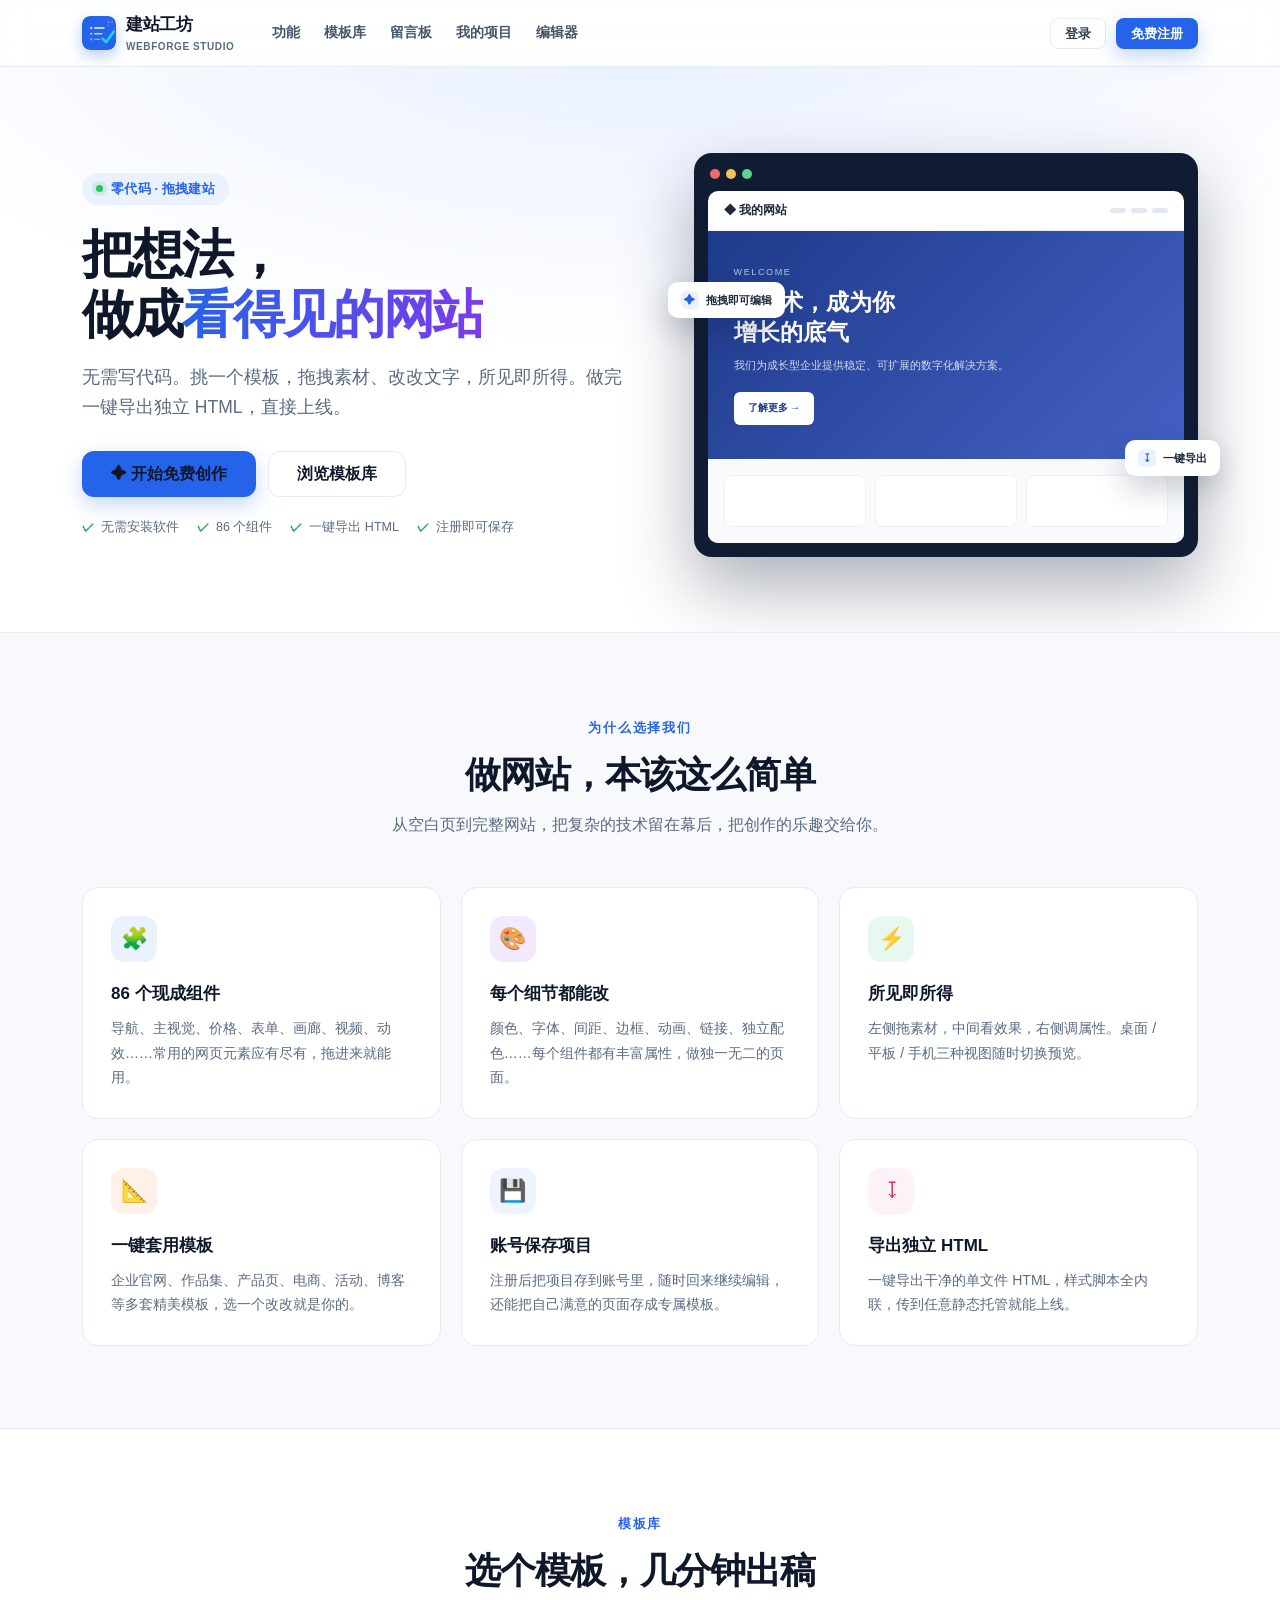
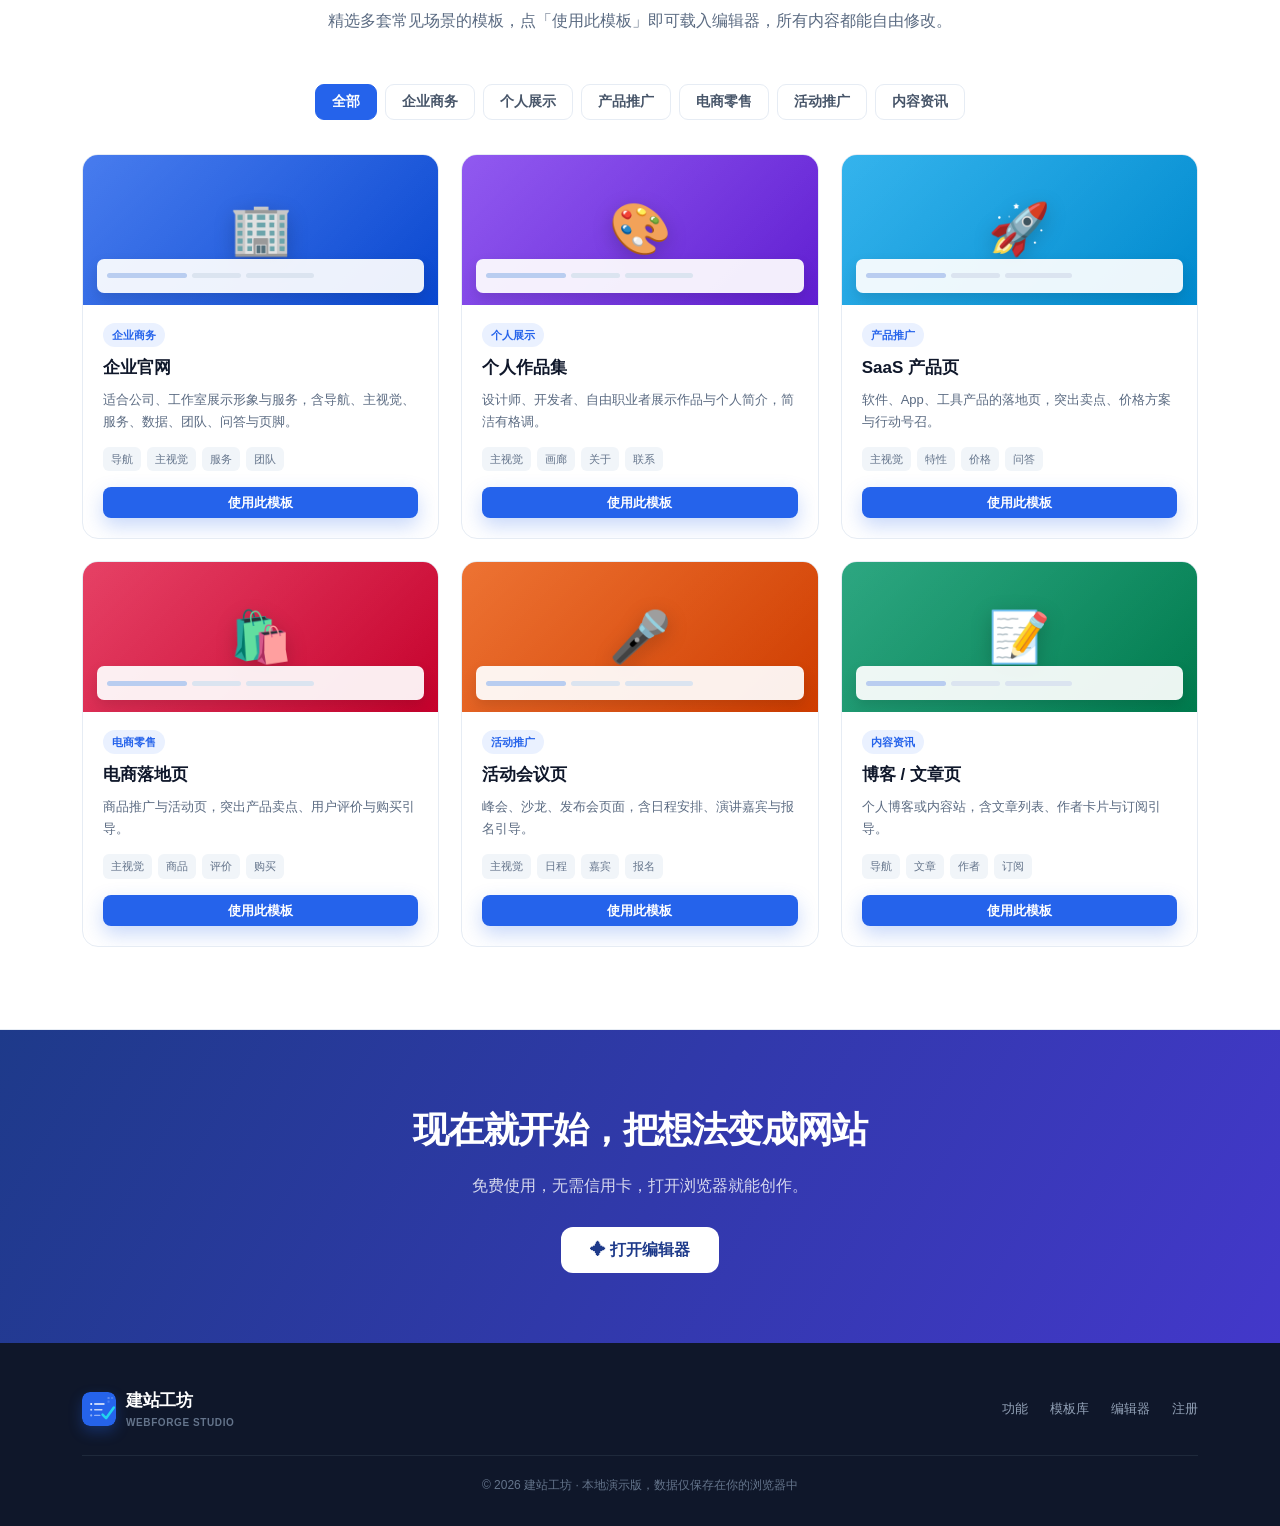
==== commit 46b8e95f: "Add files via upload" ====
--- a/index.html
+++ b/index.html
@@ -5,8 +5,11 @@
   <meta name="viewport" content="width=device-width, initial-scale=1">
   <title>建站工坊 · 拖拽即所得的网页制作工具</title>
   <meta name="description" content="无需写代码，拖拽素材、套用模板、实时编辑，几分钟做出属于自己的网站。支持一键导出独立 HTML。">
-  <link rel="icon" href="data:,">
-  <link rel="stylesheet" href="portal.css?v=20261122b">
+  <link rel="icon" href="favicon.ico?v=20261125g" sizes="any">
+  <link rel="icon" type="image/png" sizes="32x32" href="favicon-32.png?v=20261125g">
+  <link rel="icon" type="image/png" sizes="192x192" href="favicon-192.png?v=20261125g">
+  <link rel="apple-touch-icon" href="apple-touch-icon.png?v=20261125g">
+  <link rel="stylesheet" href="portal.css?v=20261125g">
 </head>
 <body class="pt-body" data-pt-page="home">
 
@@ -14,7 +17,7 @@
   <header class="pt-nav">
     <div class="pt-nav-in">
       <a class="pt-logo" href="#top">
-        <span class="pt-logo-mark">W</span>
+        <img class="pt-logo-mark" src="logo-mark.svg?v=20261125g" alt="" width="34" height="34">
         <span>建站工坊<small>WEBFORGE STUDIO</small></span>
       </a>
       <nav class="pt-nav-links">
@@ -167,7 +170,7 @@
     <div class="pt-wrap">
       <div class="pt-footer-in">
         <a class="pt-logo" href="#top">
-          <span class="pt-logo-mark">W</span>
+          <img class="pt-logo-mark" src="logo-mark.svg?v=20261125g" alt="" width="34" height="34">
           <span>建站工坊<small>WEBFORGE STUDIO</small></span>
         </a>
         <div class="pt-footer-links">
@@ -188,6 +191,6 @@
   </div>
 
   <script src="templates.js"></script>
-  <script src="portal.js?v=20261122b"></script>
+  <script src="portal.js?v=20261123"></script>
 </body>
 </html>
--- a/portal.css
+++ b/portal.css
@@ -27,6 +27,7 @@
 .pt-logo{display:flex;align-items:center;gap:10px;font-weight:800;font-size:17px;letter-spacing:-.02em}
 .pt-logo-mark{width:34px;height:34px;border-radius:10px;display:grid;place-items:center;
   background:linear-gradient(135deg,#2563eb,#7c3aed);color:#fff;font-size:15px;box-shadow:0 6px 14px rgba(37,99,235,.3)}
+img.pt-logo-mark{background:none;border-radius:8px;display:block;flex:0 0 34px;object-fit:contain}
 .pt-logo small{display:block;font-size:10px;font-weight:600;color:var(--pt-sub);letter-spacing:.06em}
 .pt-nav-links{display:flex;gap:24px;margin-left:12px}
 .pt-nav-links a{color:#475569;font-size:14px;font-weight:600;transition:color .2s}
@@ -282,6 +283,14 @@
 .pf-color{width:30px;height:30px;border-radius:50%;border:2px solid #fff;box-shadow:0 0 0 1px #e2e8f0;transition:.15s}
 .pf-color.sel{box-shadow:0 0 0 2px var(--pt-brand),0 0 0 5px rgba(37,99,235,.15)}
 .pf-actions{display:flex;justify-content:flex-end;gap:10px;margin-top:4px}
+/* 注销账号：危险区，红色边框与文字提示不可恢复 */
+.pf-danger{border-color:#fecaca}
+.pf-danger .pf-card-head h3{color:#b91c1c}
+.pf-danger-tip{margin:-4px 0 14px;font-size:13.5px;line-height:1.7;color:var(--pt-sub)}
+.pf-btn-danger{border:1px solid #fecaca;background:#fef2f2;color:#dc2626}
+.pf-btn-danger:hover{background:#fee2e2;border-color:#fca5a5}
+.pf-btn-danger:disabled{opacity:.55;cursor:not-allowed}
+.pf-danger-form{margin-top:16px;padding-top:16px;border-top:1px dashed #fecaca}
 .pf-guest{text-align:center;padding:54px 24px}
 .pf-guest-ico{font-size:40px;margin-bottom:10px}
 .pf-guest h2{margin:0 0 8px;font-size:21px}
